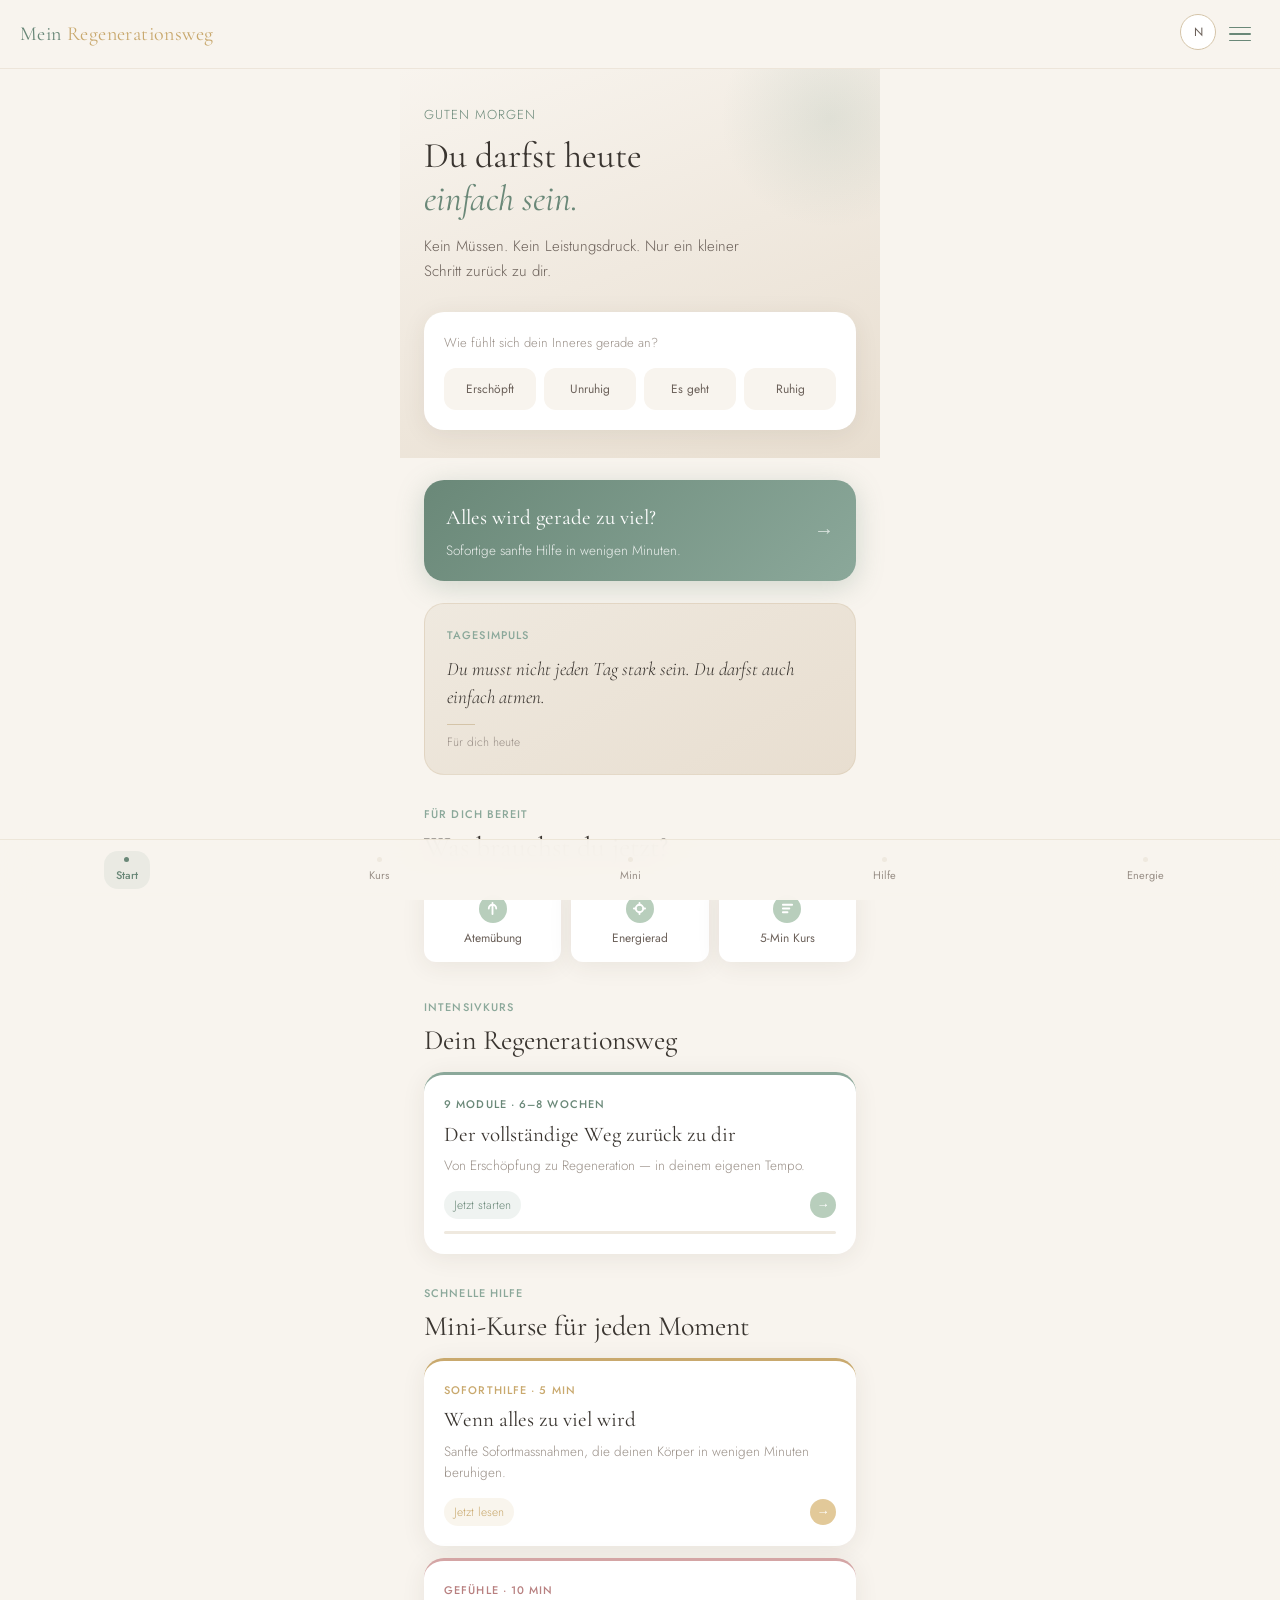
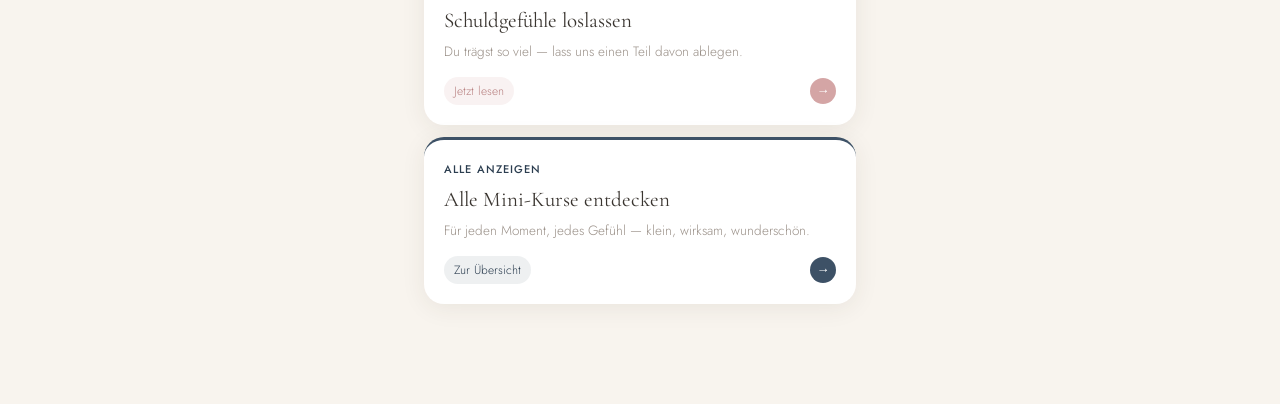
==== regenerationsweg.html @ c8686224 "Add files via upload" ====
<!DOCTYPE html>
<html lang="de">
<head>
<meta charset="UTF-8">
<meta name="viewport" content="width=device-width, initial-scale=1.0, maximum-scale=1.0">
<title>Mein Regenerationsweg</title>
<style>
@import url('https://fonts.googleapis.com/css2?family=Cormorant+Garamond:ital,wght@0,300;0,400;1,300;1,400&family=Jost:wght@300;400;500&display=swap');
:root{--creme:#F8F4EE;--creme-dark:#EFE9DF;--sand:#D4C4A8;--sand-light:#E8DED0;--sage:#8BA89A;--sage-light:#B8CEBC;--sage-dark:#6A8878;--gold:#C9A96E;--gold-light:#E2C999;--rose:#D4A5A5;--rose-dark:#B88080;--nacht:#2C3E50;--nacht-light:#3D5166;--text-dark:#3A3530;--text-mid:#6B6059;--text-light:#9A9088;--white:#FFFFFF;--radius:20px;--radius-sm:12px;--shadow:0 4px 24px rgba(60,50,40,0.08);--shadow-h:0 8px 32px rgba(60,50,40,0.14);--tr:all 0.35s cubic-bezier(0.25,0.46,0.45,0.94)}
*{box-sizing:border-box;margin:0;padding:0;-webkit-tap-highlight-color:transparent}
html{scroll-behavior:smooth}
body{font-family:'Jost',sans-serif;background:var(--creme);color:var(--text-dark);min-height:100vh;overflow-x:hidden;font-weight:300;line-height:1.7}
body.night{--creme:#1E1A17;--creme-dark:#2A2420;--sand-light:#352C24;--white:#2A2520;--text-dark:#E8DED0;--text-mid:#B0A498;--text-light:#7A6E68}
.nav-bar{position:fixed;top:0;left:0;right:0;z-index:100;background:rgba(248,244,238,0.94);backdrop-filter:blur(12px);border-bottom:1px solid rgba(212,196,168,0.3);padding:14px 20px;display:flex;align-items:center;justify-content:space-between}
.nav-logo{font-family:'Cormorant Garamond',serif;font-size:20px;font-weight:400;color:var(--sage-dark);letter-spacing:0.02em}
.nav-logo span{color:var(--gold)}
.nav-menu-btn{width:40px;height:40px;border:none;background:none;cursor:pointer;display:flex;flex-direction:column;align-items:center;justify-content:center;gap:5px;border-radius:10px}
.nav-menu-btn span{display:block;width:22px;height:1.5px;background:var(--sage-dark);transition:var(--tr);border-radius:2px}
.nav-menu-btn.open span:nth-child(1){transform:translateY(6.5px) rotate(45deg)}
.nav-menu-btn.open span:nth-child(2){opacity:0}
.nav-menu-btn.open span:nth-child(3){transform:translateY(-6.5px) rotate(-45deg)}
.night-btn{position:fixed;top:14px;right:64px;z-index:110;width:36px;height:36px;border-radius:50%;border:1.5px solid var(--sand);background:var(--white);display:flex;align-items:center;justify-content:center;cursor:pointer;font-size:12px;color:var(--text-mid);font-family:'Jost',sans-serif}
.overlay{position:fixed;inset:0;background:rgba(42,35,30,0.35);z-index:150;opacity:0;pointer-events:none;transition:opacity 0.4s ease}
.overlay.open{opacity:1;pointer-events:all}
.sidebar{position:fixed;top:0;right:-100%;bottom:0;width:min(320px,85vw);background:var(--white);z-index:200;transition:right 0.4s cubic-bezier(0.25,0.46,0.45,0.94);box-shadow:-8px 0 40px rgba(60,50,40,0.12);overflow-y:auto;padding:80px 30px 40px}
.sidebar.open{right:0}
.sb-title{font-family:'Cormorant Garamond',serif;font-size:26px;color:var(--sage-dark);margin-bottom:6px;font-weight:400}
.sb-sub{font-size:13px;color:var(--text-light);margin-bottom:28px}
.sb-label{font-size:11px;letter-spacing:0.12em;text-transform:uppercase;color:var(--sand);margin:20px 0 8px;font-weight:500}
.sb-link{display:flex;align-items:center;gap:10px;padding:12px 0;color:var(--text-mid);font-size:15px;border-bottom:1px solid var(--creme-dark);cursor:pointer;transition:var(--tr)}
.sb-link:hover{color:var(--sage-dark)}
.sb-dot{width:5px;height:5px;border-radius:50%;background:var(--sage-light);flex-shrink:0}
.app{max-width:480px;margin:0 auto;padding-top:68px;padding-bottom:100px}
.view{display:none}.view.active{display:block}
@keyframes fi{from{opacity:0;transform:translateY(8px)}to{opacity:1;transform:translateY(0)}}
.ai{animation:fi 0.5s ease forwards}
.sg>*{opacity:0;animation:fi 0.5s ease forwards}
.sg>*:nth-child(1){animation-delay:0.05s}.sg>*:nth-child(2){animation-delay:0.12s}.sg>*:nth-child(3){animation-delay:0.19s}.sg>*:nth-child(4){animation-delay:0.26s}.sg>*:nth-child(5){animation-delay:0.33s}
.hero{padding:36px 24px 28px;background:linear-gradient(160deg,var(--creme) 0%,var(--sand-light) 100%);position:relative;overflow:hidden}
.hero::before{content:'';position:absolute;top:-60px;right:-60px;width:220px;height:220px;background:radial-gradient(circle,rgba(139,168,154,0.18) 0%,transparent 70%);border-radius:50%}
.hero-greet{font-size:13px;letter-spacing:0.08em;color:var(--sage-dark);margin-bottom:8px;text-transform:uppercase}
.hero-h{font-family:'Cormorant Garamond',serif;font-size:36px;line-height:1.2;color:var(--text-dark);font-weight:400;margin-bottom:14px}
.hero-h em{font-style:italic;color:var(--sage-dark)}
.hero-sub{font-size:15px;color:var(--text-mid);line-height:1.65;max-width:320px}
.checkin{margin-top:28px;background:var(--white);border-radius:var(--radius);padding:20px;box-shadow:var(--shadow)}
.checkin-label{font-size:13px;color:var(--text-light);margin-bottom:14px}
.mood-row{display:flex;gap:8px}
.mood-btn{flex:1;text-align:center;background:var(--creme);border-radius:var(--radius-sm);padding:11px 4px;cursor:pointer;transition:var(--tr);border:1.5px solid transparent;font-size:12px;color:var(--text-mid);font-family:'Jost',sans-serif}
.mood-btn:hover,.mood-btn.sel{border-color:var(--sage-light);background:var(--white);color:var(--sage-dark);transform:translateY(-2px)}
.mood-resp{margin-top:12px;padding:13px 15px;background:rgba(139,168,154,0.09);border-radius:var(--radius-sm);font-size:14px;color:var(--text-mid);line-height:1.65;display:none;border-left:2px solid var(--sage-light)}
.mood-resp.show{display:block;animation:fi 0.4s ease}
.sh{padding:30px 24px 14px}
.sh-tag{font-size:11px;letter-spacing:0.1em;text-transform:uppercase;color:var(--sage);font-weight:500;margin-bottom:6px}
.sh-title{font-family:'Cormorant Garamond',serif;font-size:28px;font-weight:400;color:var(--text-dark);line-height:1.25}
.sos-banner{margin:22px 24px 0;background:linear-gradient(135deg,var(--sage-dark),var(--sage));border-radius:var(--radius);padding:20px 22px;color:var(--white);cursor:pointer;transition:var(--tr);box-shadow:0 6px 28px rgba(106,136,120,0.28)}
.sos-banner:hover{transform:translateY(-2px)}
.sos-banner-row{display:flex;align-items:center;justify-content:space-between}
.sos-banner h3{font-family:'Cormorant Garamond',serif;font-size:21px;font-weight:400;margin-bottom:5px}
.sos-banner p{font-size:13.5px;opacity:0.85;line-height:1.5}
.impuls{margin:22px 24px 0;background:linear-gradient(150deg,var(--creme-dark),var(--sand-light));border-radius:var(--radius);padding:22px;border:1px solid rgba(212,196,168,0.4)}
.impuls-tag{font-size:11px;letter-spacing:0.1em;text-transform:uppercase;color:var(--sage);margin-bottom:10px;font-weight:500}
.impuls-quote{font-family:'Cormorant Garamond',serif;font-size:19px;line-height:1.5;color:var(--text-dark);font-style:italic;font-weight:300}
.impuls-line{width:28px;height:1px;background:var(--sand);margin:12px 0 7px}
.impuls-author{font-size:12px;color:var(--text-light)}
.cards{padding:0 24px;display:flex;flex-direction:column;gap:12px}
.card{background:var(--white);border-radius:var(--radius);box-shadow:var(--shadow);overflow:hidden;cursor:pointer;transition:var(--tr);display:block}
.card:hover{transform:translateY(-3px);box-shadow:var(--shadow-h)}
.card-in{padding:20px}
.card-tag{font-size:11px;letter-spacing:0.1em;text-transform:uppercase;font-weight:500;margin-bottom:7px}
.card-title{font-family:'Cormorant Garamond',serif;font-size:21px;font-weight:400;line-height:1.3;margin-bottom:7px;color:var(--text-dark)}
.card-desc{font-size:13.5px;color:var(--text-light);line-height:1.6}
.card-foot{display:flex;align-items:center;justify-content:space-between;margin-top:14px}
.card-badge{font-size:12px;padding:4px 10px;border-radius:20px}
.card-arrow{width:26px;height:26px;border-radius:50%;display:flex;align-items:center;justify-content:center;font-size:13px}
.card-prog{height:3px;background:var(--creme-dark);border-radius:2px;margin-top:12px;overflow:hidden}
.card-prog-fill{height:100%;background:var(--sage);border-radius:2px;transition:width 0.6s ease}
.c-sage{border-top:3px solid var(--sage)}.c-sage .card-tag{color:var(--sage-dark)}.c-sage .card-badge{background:rgba(139,168,154,0.14);color:var(--sage-dark)}.c-sage .card-arrow{background:var(--sage-light);color:var(--white)}
.c-gold{border-top:3px solid var(--gold)}.c-gold .card-tag{color:var(--gold)}.c-gold .card-badge{background:rgba(201,169,110,0.12);color:var(--gold)}.c-gold .card-arrow{background:var(--gold-light);color:var(--white)}
.c-rose{border-top:3px solid var(--rose)}.c-rose .card-tag{color:var(--rose-dark)}.c-rose .card-badge{background:rgba(212,165,165,0.14);color:var(--rose-dark)}.c-rose .card-arrow{background:var(--rose);color:var(--white)}
.c-nacht{border-top:3px solid var(--nacht-light)}.c-nacht .card-tag{color:var(--nacht)}.c-nacht .card-badge{background:rgba(44,62,80,0.08);color:var(--nacht)}.c-nacht .card-arrow{background:var(--nacht-light);color:var(--white)}
.qrow{padding:0 24px;display:grid;grid-template-columns:repeat(3,1fr);gap:10px;margin-bottom:6px}
.qbtn{background:var(--white);border-radius:var(--radius-sm);padding:16px 10px;text-align:center;cursor:pointer;transition:var(--tr);box-shadow:var(--shadow);border:none;font-family:'Jost',sans-serif}
.qbtn:hover{transform:translateY(-2px);box-shadow:var(--shadow-h)}
.qbtn-circle{width:28px;height:28px;border-radius:50%;background:var(--sage-light);margin:0 auto 8px;display:flex;align-items:center;justify-content:center}
.qbtn-circle svg{width:13px;height:13px;fill:none;stroke:var(--white);stroke-width:2;stroke-linecap:round}
.qbtn-label{font-size:12px;color:var(--text-mid);line-height:1.3}
.vh{padding:20px 24px 0;display:flex;align-items:center;gap:14px}
.back-btn{width:40px;height:40px;border-radius:50%;border:1.5px solid var(--sand);background:var(--white);display:flex;align-items:center;justify-content:center;font-size:16px;cursor:pointer;flex-shrink:0;transition:var(--tr);font-family:'Jost',sans-serif;color:var(--text-mid)}
.back-btn:hover{background:var(--creme-dark)}
.vh-title{font-family:'Cormorant Garamond',serif;font-size:20px;font-weight:400;color:var(--text-dark)}
.kurs-hero{padding:22px 24px 18px}
.kurs-tag{font-size:11px;letter-spacing:0.1em;text-transform:uppercase;color:var(--sage-dark);font-weight:500;margin-bottom:7px}
.kurs-title{font-family:'Cormorant Garamond',serif;font-size:30px;font-weight:400;line-height:1.2;margin-bottom:12px;color:var(--text-dark)}
.kurs-intro{font-size:15px;color:var(--text-mid);line-height:1.75;background:rgba(139,168,154,0.08);border-radius:var(--radius-sm);padding:15px;border-left:3px solid var(--sage-light)}
.kurs-prog-bar{margin:4px 24px 18px;background:var(--creme-dark);height:4px;border-radius:3px;overflow:hidden}
.kurs-prog-fill{height:100%;background:linear-gradient(90deg,var(--sage),var(--sage-light));border-radius:3px;transition:width 0.8s ease}
.mod-list{padding:0 24px;display:flex;flex-direction:column;gap:10px}
.mod-item{background:var(--white);border-radius:var(--radius-sm);padding:16px 18px;display:flex;align-items:center;gap:14px;cursor:pointer;transition:var(--tr);box-shadow:0 2px 12px rgba(60,50,40,0.05);border:1.5px solid transparent}
.mod-item:hover{border-color:var(--sage-light);transform:translateX(3px)}
.mod-item.locked{opacity:0.5;cursor:default;pointer-events:none}
.mod-num{width:34px;height:34px;border-radius:50%;display:flex;align-items:center;justify-content:center;font-size:13px;font-weight:500;flex-shrink:0}
.n-done{background:var(--sage-light);color:var(--white)}.n-active{background:var(--sage-dark);color:var(--white)}.n-lock{background:var(--creme-dark);color:var(--text-light)}
.mod-info{flex:1}.mod-title{font-size:15px;color:var(--text-dark);line-height:1.35;margin-bottom:2px}.mod-sub{font-size:12px;color:var(--text-light)}.mod-ico{font-size:13px;color:var(--text-light)}
.mod-content{padding:0 24px}
.ms{background:var(--white);border-radius:var(--radius);padding:22px;margin-bottom:14px;box-shadow:0 2px 14px rgba(60,50,40,0.05)}
.ms-title{font-family:'Cormorant Garamond',serif;font-size:21px;font-weight:400;color:var(--sage-dark);margin-bottom:13px}
.ms-text{font-size:15px;color:var(--text-mid);line-height:1.8}
.ms-text p{margin-bottom:12px}.ms-text p:last-child{margin-bottom:0}
.refbox{background:rgba(139,168,154,0.07);border-radius:var(--radius-sm);padding:17px;border:1px solid rgba(139,168,154,0.17)}
.reflabel{font-size:11px;letter-spacing:0.08em;text-transform:uppercase;color:var(--sage-dark);font-weight:500;margin-bottom:10px}
.reflist{list-style:none}
.reflist li{font-size:14.5px;color:var(--text-mid);padding:9px 0 9px 18px;border-bottom:1px solid rgba(139,168,154,0.11);line-height:1.65;position:relative}
.reflist li::before{content:'';position:absolute;left:0;top:17px;width:5px;height:5px;border-radius:50%;background:var(--sage-light)}
.reflist li:last-child{border-bottom:none}
.journal-ta{width:100%;min-height:100px;border:1.5px solid var(--sand-light);border-radius:var(--radius-sm);padding:13px;font-family:'Jost',sans-serif;font-size:14px;color:var(--text-dark);background:var(--white);resize:vertical;line-height:1.65;transition:var(--tr);outline:none}
.journal-ta:focus{border-color:var(--sage);box-shadow:0 0 0 3px rgba(139,168,154,0.11)}
.journal-ta::placeholder{color:var(--text-light)}
.save-btn{margin-top:9px;padding:9px 18px;background:var(--sage-dark);color:var(--white);border:none;border-radius:22px;font-family:'Jost',sans-serif;font-size:13px;cursor:pointer;transition:var(--tr)}
.save-btn:hover{background:var(--sage)}
.ubox{background:rgba(201,169,110,0.08);border-radius:var(--radius-sm);padding:17px;border:1px solid rgba(201,169,110,0.17)}
.ulabel{font-size:11px;letter-spacing:0.08em;text-transform:uppercase;color:var(--gold);font-weight:500;margin-bottom:10px}
.usteps{list-style:none;counter-reset:s}
.usteps li{counter-increment:s;font-size:14.5px;color:var(--text-mid);padding:9px 0 9px 36px;border-bottom:1px solid rgba(201,169,110,0.1);position:relative;line-height:1.65}
.usteps li::before{content:counter(s);position:absolute;left:0;top:11px;width:22px;height:22px;border-radius:50%;background:var(--gold-light);color:var(--white);font-size:12px;display:flex;align-items:center;justify-content:center;font-weight:500}
.usteps li:last-child{border-bottom:none}
.done-btn{width:calc(100% - 48px);margin:4px 24px 24px;padding:15px;background:linear-gradient(135deg,var(--sage-dark),var(--sage));color:var(--white);border:none;border-radius:28px;font-family:'Jost',sans-serif;font-size:15px;cursor:pointer;transition:var(--tr);display:block}
.done-btn:hover{transform:translateY(-2px);box-shadow:0 6px 24px rgba(106,136,120,0.28)}
.mini-grid{padding:0 24px;display:grid;grid-template-columns:1fr 1fr;gap:12px}
.mini-card{background:var(--white);border-radius:var(--radius-sm);padding:18px 14px;cursor:pointer;transition:var(--tr);box-shadow:0 2px 12px rgba(60,50,40,0.06);border-top:3px solid var(--sage-light)}
.mini-card:hover{transform:translateY(-2px);box-shadow:var(--shadow-h)}
.mini-card:nth-child(2n){border-top-color:var(--gold-light)}.mini-card:nth-child(3n){border-top-color:var(--rose)}
.mini-num{width:26px;height:26px;border-radius:50%;background:var(--creme-dark);display:flex;align-items:center;justify-content:center;font-size:12px;color:var(--sage-dark);margin-bottom:9px;font-weight:500}
.mini-title{font-size:13.5px;color:var(--text-dark);line-height:1.4}.mini-time{font-size:11px;color:var(--text-light);margin-top:5px}
.slide-wrap{padding:0 24px}
.slide-card{background:var(--white);border-radius:var(--radius);padding:26px 22px;box-shadow:var(--shadow);min-height:260px;display:none;animation:fi 0.35s ease}
.slide-card.active{display:block}
.slide-num{font-size:11px;letter-spacing:0.1em;text-transform:uppercase;color:var(--text-light);margin-bottom:14px}
.slide-head{font-family:'Cormorant Garamond',serif;font-size:25px;font-weight:400;color:var(--text-dark);line-height:1.3;margin-bottom:14px}
.slide-body{font-size:15px;color:var(--text-mid);line-height:1.8}
.slide-nav{display:flex;gap:10px;margin-top:22px}
.slide-btn{flex:1;padding:13px;border-radius:22px;border:none;font-family:'Jost',sans-serif;font-size:14px;cursor:pointer;transition:var(--tr)}
.sbtn-prev{background:var(--creme-dark);color:var(--text-mid)}.sbtn-prev:hover{background:var(--sand)}
.sbtn-next{background:var(--sage-dark);color:var(--white)}.sbtn-next:hover{opacity:0.9}
.sdots{display:flex;justify-content:center;gap:6px;margin-top:14px}
.sdot{width:7px;height:7px;border-radius:50%;background:var(--sand);transition:var(--tr)}
.sdot.active{background:var(--sage-dark);width:20px;border-radius:4px}
.sos-cards{padding:0 24px;display:flex;flex-direction:column;gap:12px}
.sos-card{background:var(--white);border-radius:var(--radius);box-shadow:var(--shadow);overflow:hidden}
.sos-head{padding:17px 18px;display:flex;align-items:center;gap:13px;cursor:pointer}
.sos-stripe{width:4px;height:42px;border-radius:3px;flex-shrink:0}
.ss-sage{background:var(--sage-light)}.ss-rose{background:var(--rose)}.ss-nacht{background:var(--nacht-light)}.ss-gold{background:var(--gold-light)}
.sos-info h4{font-size:16px;color:var(--text-dark);margin-bottom:2px;font-weight:400}.sos-info p{font-size:13px;color:var(--text-light);line-height:1.4}
.sos-tog{margin-left:auto;width:26px;height:26px;border-radius:50%;background:var(--creme-dark);display:flex;align-items:center;justify-content:center;font-size:16px;color:var(--text-light);flex-shrink:0}
.sos-body{padding:0 18px 18px;display:none;animation:fi 0.35s ease}.sos-body.open{display:block}
.sos-step{display:flex;align-items:flex-start;gap:11px;padding:9px 0;border-bottom:1px solid var(--creme-dark);font-size:14px;color:var(--text-mid);line-height:1.65}
.sos-step:last-child{border-bottom:none}
.sos-snum{min-width:22px;height:22px;border-radius:50%;background:var(--sage-light);color:var(--white);font-size:12px;display:flex;align-items:center;justify-content:center;font-weight:500;flex-shrink:0;margin-top:1px}
.rad-wrap{padding:0 24px}.rad-card{background:var(--white);border-radius:var(--radius);padding:22px;box-shadow:var(--shadow);margin-bottom:14px}
.rad-title{font-family:'Cormorant Garamond',serif;font-size:22px;font-weight:400;color:var(--text-dark);margin-bottom:5px}
.rad-sub{font-size:13px;color:var(--text-light);margin-bottom:20px;line-height:1.6}
.slg{margin-bottom:17px}.slg-label{display:flex;justify-content:space-between;align-items:center;margin-bottom:7px;font-size:14px;color:var(--text-mid)}
.slg-val{font-family:'Cormorant Garamond',serif;font-size:22px;color:var(--sage-dark);font-weight:300}
input[type=range]{-webkit-appearance:none;width:100%;height:4px;border-radius:3px;background:var(--creme-dark);outline:none;cursor:pointer}
input[type=range]::-webkit-slider-thumb{-webkit-appearance:none;width:22px;height:22px;border-radius:50%;background:var(--sage-dark);border:3px solid var(--white);box-shadow:0 2px 8px rgba(106,136,120,0.3);cursor:pointer}
.rad-save{width:100%;padding:13px;background:linear-gradient(135deg,var(--sage-dark),var(--sage));color:var(--white);border:none;border-radius:28px;font-family:'Jost',sans-serif;font-size:15px;cursor:pointer;transition:var(--tr);margin-top:6px}
.rad-save:hover{opacity:0.9;transform:translateY(-1px)}
.rad-hist{margin-top:18px;padding-top:16px;border-top:1px solid var(--creme-dark);display:none}
.rad-hlabel{font-size:11px;letter-spacing:0.07em;text-transform:uppercase;color:var(--text-light);margin-bottom:10px}
.rad-bars{display:flex;gap:6px;align-items:flex-end;height:44px}
.rad-bar{flex:1;border-radius:3px 3px 0 0;background:linear-gradient(180deg,var(--sage-light),var(--sage-dark));opacity:0.55;min-height:4px}
.breath-wrap{display:flex;flex-direction:column;align-items:center;padding:22px 0}
.breath-ring{width:120px;height:120px;border-radius:50%;border:2px solid var(--sage-light);background:radial-gradient(circle,rgba(139,168,154,0.13) 0%,transparent 70%);display:flex;align-items:center;justify-content:center;transition:transform 4s ease-in-out}
.breath-ring.inhale{transform:scale(1.35)}.breath-ring.exhale{transform:scale(1)}
.breath-inner{width:56px;height:56px;border-radius:50%;background:rgba(139,168,154,0.1);border:1px solid rgba(139,168,154,0.28)}
.breath-txt{font-family:'Cormorant Garamond',serif;font-size:18px;color:var(--sage-dark);text-align:center;margin-top:18px;font-style:italic;font-weight:300;min-height:26px}
.breath-count{font-size:13px;color:var(--text-light);margin-top:7px;min-height:18px}
.breath-btn{margin-top:18px;padding:11px 28px;background:transparent;border:1.5px solid var(--sage);color:var(--sage-dark);border-radius:28px;font-family:'Jost',sans-serif;font-size:14px;cursor:pointer;transition:var(--tr)}
.breath-btn:hover{background:var(--sage);color:var(--white)}
.bnav{position:fixed;bottom:0;left:0;right:0;background:rgba(248,244,238,0.95);backdrop-filter:blur(16px);border-top:1px solid rgba(212,196,168,0.3);display:flex;justify-content:space-around;padding:11px 0 max(11px,env(safe-area-inset-bottom));z-index:90}
.ni{display:flex;flex-direction:column;align-items:center;gap:4px;cursor:pointer;transition:var(--tr);padding:6px 12px;border-radius:14px;border:none;background:none;font-family:'Jost',sans-serif}
.ni:hover{background:var(--creme-dark)}.ni.active{background:rgba(139,168,154,0.13)}
.ni-dot{width:5px;height:5px;border-radius:50%;background:var(--creme-dark);margin-bottom:1px;transition:var(--tr)}
.ni.active .ni-dot{background:var(--sage-dark)}
.ni-label{font-size:11px;color:var(--text-light)}.ni.active .ni-label{color:var(--sage-dark);font-weight:500}
.toast{position:fixed;bottom:88px;left:50%;transform:translateX(-50%) translateY(16px);background:var(--text-dark);color:var(--white);padding:11px 20px;border-radius:22px;font-size:14px;opacity:0;transition:all 0.4s ease;z-index:300;white-space:nowrap;pointer-events:none}
.toast.show{opacity:1;transform:translateX(-50%) translateY(0)}
</style>
</head>
<body>
<nav class="nav-bar">
  <div class="nav-logo">Mein <span>Regenerationsweg</span></div>
  <button class="nav-menu-btn" id="menuBtn"><span></span><span></span><span></span></button>
</nav>
<button class="night-btn" id="nightBtn">N</button>
<div class="overlay" id="overlay"></div>
<div class="sidebar" id="sidebar">
  <div class="sb-title">Navigation</div>
  <div class="sb-sub">Sanft zurück zu sich finden</div>
  <div class="sb-label">Bereiche</div>
  <div class="sb-link" onclick="go('home')"><span class="sb-dot"></span> Startseite</div>
  <div class="sb-link" onclick="go('kurs')"><span class="sb-dot"></span> Intensivkurs</div>
  <div class="sb-link" onclick="go('minikurse')"><span class="sb-dot"></span> Mini-Kurse</div>
  <div class="sb-link" onclick="go('soforthilfe')"><span class="sb-dot"></span> Soforthilfe</div>
  <div class="sb-link" onclick="go('rad')"><span class="sb-dot"></span> Energierad</div>
  <div class="sb-link" onclick="go('atem')"><span class="sb-dot"></span> Atemübung</div>
  <div class="sb-label">Einstellungen</div>
  <div class="sb-link" id="resetBtn"><span class="sb-dot"></span> Fortschritt zurücksetzen</div>
</div>
<main class="app">
  <div class="view active" id="view-home">
    <div class="hero ai">
      <div class="hero-greet" id="greet">Guten Morgen</div>
      <h1 class="hero-h">Du darfst heute<br><em>einfach sein.</em></h1>
      <p class="hero-sub">Kein Müssen. Kein Leistungsdruck. Nur ein kleiner Schritt zurück zu dir.</p>
      <div class="checkin">
        <div class="checkin-label">Wie fühlt sich dein Inneres gerade an?</div>
        <div class="mood-row">
          <button class="mood-btn" onclick="mood(this,'erschöpft')">Erschöpft</button>
          <button class="mood-btn" onclick="mood(this,'unruhig')">Unruhig</button>
          <button class="mood-btn" onclick="mood(this,'okay')">Es geht</button>
          <button class="mood-btn" onclick="mood(this,'gut')">Ruhig</button>
        </div>
        <div class="mood-resp" id="moodResp"></div>
      </div>
    </div>
    <div class="sos-banner" onclick="go('soforthilfe')">
      <div class="sos-banner-row">
        <div><h3>Alles wird gerade zu viel?</h3><p>Sofortige sanfte Hilfe in wenigen Minuten.</p></div>
        <div style="font-size:20px;opacity:0.7">&#8594;</div>
      </div>
    </div>
    <div class="impuls ai">
      <div class="impuls-tag">Tagesimpuls</div>
      <div class="impuls-quote" id="impuls"></div>
      <div class="impuls-line"></div>
      <div class="impuls-author">Für dich heute</div>
    </div>
    <div class="sh"><div class="sh-tag">Für dich bereit</div><div class="sh-title">Was brauchst du jetzt?</div></div>
    <div class="qrow sg">
      <button class="qbtn" onclick="go('atem')">
        <div class="qbtn-circle"><svg viewBox="0 0 14 14"><path d="M7 1v12M3 7c0-2 1.5-4 4-4s4 2 4 4"/></svg></div>
        <div class="qbtn-label">Atemübung</div>
      </button>
      <button class="qbtn" onclick="go('rad')">
        <div class="qbtn-circle"><svg viewBox="0 0 14 14"><circle cx="7" cy="7" r="4"/><path d="M7 1v2M7 11v2M1 7h2M11 7h2"/></svg></div>
        <div class="qbtn-label">Energierad</div>
      </button>
      <button class="qbtn" onclick="go('minikurs-detail',0)">
        <div class="qbtn-circle"><svg viewBox="0 0 14 14"><path d="M2 3h10M2 7h7M2 11h5"/></svg></div>
        <div class="qbtn-label">5-Min Kurs</div>
      </button>
    </div>
    <div class="sh"><div class="sh-tag">Intensivkurs</div><div class="sh-title">Dein Regenerationsweg</div></div>
    <div class="cards sg">
      <div class="card c-sage" onclick="go('kurs')">
        <div class="card-in">
          <div class="card-tag">9 Module &middot; 6&#8211;8 Wochen</div>
          <div class="card-title">Der vollständige Weg zurück zu dir</div>
          <div class="card-desc">Von Erschöpfung zu Regeneration &#8212; in deinem eigenen Tempo.</div>
          <div class="card-foot"><span class="card-badge">Jetzt starten</span><div class="card-arrow">&#8594;</div></div>
          <div class="card-prog"><div class="card-prog-fill" id="homeBar" style="width:0%"></div></div>
        </div>
      </div>
    </div>
    <div class="sh"><div class="sh-tag">Schnelle Hilfe</div><div class="sh-title">Mini-Kurse für jeden Moment</div></div>
    <div class="cards sg">
      <div class="card c-gold" onclick="go('minikurs-detail',0)">
        <div class="card-in">
          <div class="card-tag">Soforthilfe &middot; 5 Min</div>
          <div class="card-title">Wenn alles zu viel wird</div>
          <div class="card-desc">Sanfte Sofortmassnahmen, die deinen Körper in wenigen Minuten beruhigen.</div>
          <div class="card-foot"><span class="card-badge">Jetzt lesen</span><div class="card-arrow">&#8594;</div></div>
        </div>
      </div>
      <div class="card c-rose" onclick="go('minikurs-detail',1)">
        <div class="card-in">
          <div class="card-tag">Gefühle &middot; 10 Min</div>
          <div class="card-title">Schuldgefühle loslassen</div>
          <div class="card-desc">Du trägst so viel &#8212; lass uns einen Teil davon ablegen.</div>
          <div class="card-foot"><span class="card-badge">Jetzt lesen</span><div class="card-arrow">&#8594;</div></div>
        </div>
      </div>
      <div class="card c-nacht" onclick="go('minikurse')">
        <div class="card-in">
          <div class="card-tag">Alle anzeigen</div>
          <div class="card-title">Alle Mini-Kurse entdecken</div>
          <div class="card-desc">Für jeden Moment, jedes Gefühl &#8212; klein, wirksam, wunderschön.</div>
          <div class="card-foot"><span class="card-badge">Zur Übersicht</span><div class="card-arrow">&#8594;</div></div>
        </div>
      </div>
    </div>
  </div>
  <div class="view" id="view-kurs">
    <div class="vh"><button class="back-btn" onclick="go('home')">&#8592;</button><div class="vh-title">Intensivkurs</div></div>
    <div class="kurs-hero">
      <div class="kurs-tag">9 Module &middot; In deinem Tempo</div>
      <h2 class="kurs-title">Zurück zu dir &#8212; Schritt für Schritt</h2>
      <div class="kurs-intro">Kein Programm mit Druck. Ein persönlicher Raum zum Innehalten, Verstehen und sanft Verändern. Du machst, was du kannst. Jeder Schritt zaehlt.</div>
    </div>
    <div class="kurs-prog-bar"><div class="kurs-prog-fill" id="kursBar" style="width:0%"></div></div>
    <div class="mod-list sg" id="modList"></div>
  </div>
  <div class="view" id="view-modul">
    <div class="vh"><button class="back-btn" onclick="go('kurs')">&#8592;</button><div class="vh-title" id="modVTitle">Modul</div></div>
    <div class="kurs-hero">
      <div class="kurs-tag" id="modTag"></div>
      <h2 class="kurs-title" id="modTitle"></h2>
      <div class="kurs-intro" id="modIntro"></div>
    </div>
    <div class="mod-content" id="modContent"></div>
    <button class="done-btn" id="doneBtn" onclick="completeModule()">Modul abschließen</button>
  </div>
  <div class="view" id="view-minikurse">
    <div class="vh"><button class="back-btn" onclick="go('home')">&#8592;</button><div class="vh-title">Mini-Kurse</div></div>
    <div class="sh"><div class="sh-tag">5 bis 15 Minuten</div><div class="sh-title">Für jeden Moment</div></div>
    <div class="mini-grid sg" id="miniGrid"></div>
  </div>
  <div class="view" id="view-minikurs-detail">
    <div class="vh"><button class="back-btn" onclick="go('minikurse')">&#8592;</button><div class="vh-title" id="mkTitle"></div></div>
    <div style="height:16px"></div>
    <div class="slide-wrap" id="slideWrap"></div>
    <div class="sdots" id="sdots"></div>
    <div style="padding:0 24px;margin-top:14px">
      <div class="slide-nav">
        <button class="slide-btn sbtn-prev" id="prevBtn" onclick="chSlide(-1)">&#8592; Zurück</button>
        <button class="slide-btn sbtn-next" id="nextBtn" onclick="chSlide(1)">Weiter &#8594;</button>
      </div>
    </div>
  </div>
  <div class="view" id="view-soforthilfe">
    <div class="vh"><button class="back-btn" onclick="go('home')">&#8592;</button><div class="vh-title">Soforthilfe</div></div>
    <div class="sh"><div class="sh-tag">Sofortige Hilfe</div><div class="sh-title">Atme. Du bist nicht allein.</div></div>
    <div class="sos-cards sg" id="sosCards"></div>
  </div>
  <div class="view" id="view-rad">
    <div class="vh"><button class="back-btn" onclick="go('home')">&#8592;</button><div class="vh-title">Mein Energierad</div></div>
    <div class="sh"><div class="sh-tag">Tägliches Check-in</div><div class="sh-title">Wie geht es dir heute wirklich?</div></div>
    <div class="rad-wrap">
      <div class="rad-card">
        <div class="rad-title">Deine Energie heute</div>
        <div class="rad-sub">Bewege die Regler sanft &#8212; nur deine ehrliche Wahrnehmung zaehlt.</div>
        <div class="slg"><div class="slg-label"><span>Körperliche Energie</span><span class="slg-val" id="v1">5</span></div><input type="range" min="1" max="10" value="5" oninput="sv(this,'v1')"></div>
        <div class="slg"><div class="slg-label"><span>Emotionale Ruhe</span><span class="slg-val" id="v2">5</span></div><input type="range" min="1" max="10" value="5" oninput="sv(this,'v2')"></div>
        <div class="slg"><div class="slg-label"><span>Innere Klarheit</span><span class="slg-val" id="v3">5</span></div><input type="range" min="1" max="10" value="5" oninput="sv(this,'v3')"></div>
        <div class="slg"><div class="slg-label"><span>Freude und Leichtigkeit</span><span class="slg-val" id="v4">5</span></div><input type="range" min="1" max="10" value="5" oninput="sv(this,'v4')"></div>
        <div class="slg"><div class="slg-label"><span>Verbundenheit mit mir</span><span class="slg-val" id="v5">5</span></div><input type="range" min="1" max="10" value="5" oninput="sv(this,'v5')"></div>
        <button class="rad-save" onclick="saveRad()">Heute speichern</button>
        <div class="rad-hist" id="radHist"><div class="rad-hlabel">Letzte 7 Tage</div><div class="rad-bars" id="radBars"></div></div>
      </div>
    </div>
  </div>
  <div class="view" id="view-atem">
    <div class="vh"><button class="back-btn" onclick="go('home')">&#8592;</button><div class="vh-title">Atemübung</div></div>
    <div class="sh"><div class="sh-tag">Parasympathikus aktivieren</div><div class="sh-title">Komm zur Ruhe &#8212; jetzt</div></div>
    <div style="padding:0 24px">
      <div class="ms"><div class="ms-text"><p>Diese Atemübung aktiviert deinen Parasympathikus &#8212; den Teil deines Nervensystems, der für Ruhe und Regeneration zuständig ist.</p></div></div>
      <div class="ms">
        <div class="breath-wrap">
          <div class="breath-ring" id="breathRing"><div class="breath-inner"></div></div>
          <div class="breath-txt" id="breathTxt">Bereit, wenn du es bist</div>
          <div class="breath-count" id="breathCount"></div>
          <button class="breath-btn" id="breathBtn" onclick="toggleBreath()">Übung starten</button>
        </div>
      </div>
      <div class="ms">
        <div class="ms-title">So funktioniert es</div>
        <div class="ubox"><div class="ulabel">4-6-Atmung</div>
          <ol class="usteps">
            <li>Setze dich bequem hin. Schultern entspannt fallen lassen.</li>
            <li>Atme 4 Sekunden lang ruhig durch die Nase ein.</li>
            <li>Atme 6 Sekunden lang durch den Mund aus.</li>
            <li>Wiederhole dies 5 bis 8 Mal, ohne Druck.</li>
          </ol>
        </div>
      </div>
    </div>
  </div>
</main>
<nav class="bnav">
  <button class="ni active" id="nav-home" onclick="go('home')"><div class="ni-dot"></div><span class="ni-label">Start</span></button>
  <button class="ni" id="nav-kurs" onclick="go('kurs')"><div class="ni-dot"></div><span class="ni-label">Kurs</span></button>
  <button class="ni" id="nav-minikurse" onclick="go('minikurse')"><div class="ni-dot"></div><span class="ni-label">Mini</span></button>
  <button class="ni" id="nav-soforthilfe" onclick="go('soforthilfe')"><div class="ni-dot"></div><span class="ni-label">Hilfe</span></button>
  <button class="ni" id="nav-rad" onclick="go('rad')"><div class="ni-dot"></div><span class="ni-label">Energie</span></button>
</nav>
<div class="toast" id="toast"></div>
<script>
'use strict';

var IMP=[
  'Du musst nicht jeden Tag stark sein. Du darfst auch einfach atmen.',
  'Sanftheit ist keine Schwäche - sie ist die tiefste Form der Stärke.',
  'Kleine Schritte sind immer noch Schritte. Du bewegst dich.',
  'Dein Körper ist kein Projekt. Er ist dein Zuhause.',
  'Es ist erlaubt, langsam zu sein. Es ist erlaubt, Pause zu machen.',
  'Du trägst genug. Lass heute etwas davon los.',
  'Regeneration ist keine Faulheit - sie ist Weisheit.',
  'Heute darf alles ein bisschen weniger sein.',
  'Freundlichkeit mit dir selbst ist der Anfang von allem.',
  'Du bist mehr als das, was du leistest.'
];
var MOODS={
  erschöpft:'Das darf so sein. Erschöpfung ist ein Signal, kein Versagen. Dein Körper bittet um Fürsorge - und genau die findest du hier.',
  unruhig:'Innere Unruhe kennen so viele von uns. Lass uns gemeinsam ein bisschen Raum schaffen - ein Atemzug nach dem anderen.',
  okay:'Schön, dass du heute hier bist. Was könntest du dir heute Gutes tun? Auch etwas Kleines zaehlt.',
  gut:'Wie wunderbar. Diese Ruhe darf bleiben. Nutze diesen Moment, um tief zu landen - in dir.'
};
var MODS=[
{title:'Warum bin ich so erschöpft?',sub:'Nervensystem - Mental Load - Schuldgefühle',
 intro:'Viele Frauen spüren diese Erschöpfung tief in sich und fragen sich: Warum eigentlich? Die Antwort: Du tust sehr viel. Nur wird das selten gesehen - auch von dir selbst nicht.',
 secs:[
  {type:'text',title:'Was passiert in dir?',html:'<p>Chronische Erschöpfung entsteht nicht über Nacht. Sie ist das Ergebnis von vielen kleinen Belastungen, die sich über Jahre aufgestapelt haben: unsichtbare Arbeit, emotionale Verantwortung, das ständige Funktionieren-Müssen.</p><p>Dein Nervensystem lebt im Dauerstress-Modus. Das Ergebnis: Du fühlst dich leer, aber gleichzeitig innerlich angespannt. Das ist keine Schwäche. Das ist Biologie.</p>'},
  {type:'reflexion',title:'Reflexion',qs:['Wann hast du zuletzt wirklich Pause gemacht - ohne schlechtes Gewissen?','Was trägst du täglich mit dir, das niemand sieht?','Was würde sich verändern, wenn du dir erlaubst, zu regenerieren?']},
  {type:'journal',title:'Mein Journal',key:'j0'},
  {type:'uebung',title:'Kleine Soforthilfe',steps:['Lege eine Hand auf dein Herz. Fühle deinen eigenen Herzschlag.','Sage innerlich: Ich tue genug. Ich bin genug.','Atme dreimal tief durch - länger aus als ein.','Erlaube dir, für diesen Moment nichts zu leisten.']}
 ]},
{title:'Zur Ruhe kommen',sub:'Parasympathikus - Vagusnerv - Atemübungen',
 intro:'Ruhe ist kein Zustand, den wir verdienen müssen. Sie ist ein biologisches Grundbedürfnis. Und sie ist erlernbar.',
 secs:[
  {type:'text',title:'Dein Nervensystem verstehen',html:'<p>Der Vagusnerv verbindet dein Gehirn mit Herz, Lunge und Magen. Er ist der Dirigent deiner inneren Ruhe. Wenn du langsam und tief ausatmest, aktivierst du ihn direkt. Das ist keine Einbildung - das ist Neurobiologie.</p>'},
  {type:'uebung',title:'Sofort-Atemübung',steps:['Schließe die Augen, wenn du magst.','Atme 4 Sekunden ein - ruhig, durch die Nase.','Atme 6 Sekunden aus - durch den leicht geöffneten Mund.','Wiederhole dies 5 Mal. Dein Körper wird sich verändern.']},
  {type:'reflexion',title:'Reflexion',qs:['Wo in deinem Körper spürst du Anspannung gerade?','Was wäre, wenn du jetzt 5 Minuten nichts tätest?']},
  {type:'journal',title:'Mein Journal',key:'j1'}
 ]},
{title:'Endlich wieder schlafen',sub:'Grübeln - Cortisol - Abendrituale',
 intro:'Schlechter Schlaf erschöpft nicht nur - er verstärkt alles. Guter Schlaf ist die tiefste Regeneration, die du dir geben kannst.',
 secs:[
  {type:'text',title:'Was nachts in dir passiert',html:'<p>Nächtliches Grübeln ist kein Zeichen von Schwäche - es ist ein überlastetes Nervensystem. Cortisol sollte abends sinken, aber bei chronischem Stress bleibt es erhöht. Kleine Abendrituale können diesen Kreislauf sanft unterbrechen.</p>'},
  {type:'uebung',title:'Dein Abend-Ritual',steps:['1 Stunde vor dem Schlafen: Bildschirme weglegen oder dimmen.','Wärme - warmer Tee, warme Socken - signalisiert dem Körper Sicherheit.','3 Dinge aufschreiben, für die du dankbar bist.','Gedanken auf Papier auslagern, damit das Gehirn loslassen kann.']},
  {type:'reflexion',title:'Reflexion',qs:['Was beschäftigt dich nachts am meisten?','Wann hast du zuletzt wirklich erholt geschlafen?']},
  {type:'journal',title:'Mein Journal',key:'j2'}
 ]},
{title:'Energie zurückholen',sub:'Ernährung - Blutzucker - Energiequellen',
 intro:'Energie entsteht nicht durch mehr Kaffee oder mehr Disziplin. Sie entsteht durch Fürsorge für deinen Körper.',
 secs:[
  {type:'text',title:'Woher kommt deine Energie?',html:'<p>Chronische Erschöpfung hat oft körperliche Wurzeln: Blutzuckerschwankungen, stille Entzündungen, zu wenig Eiweiss, Magnesiummangel. Das bedeutet nicht Diät oder strenge Regeln - sondern sanft auf das achten, was dir wirklich Kraft gibt.</p>'},
  {type:'uebung',title:'Kleine Energiehelfer',steps:['Morgens als erstes ein Glas Wasser - bevor Kaffee.','Frühstück mit Eiweiss stabilisiert den Blutzucker.','Kaffee erst nach 90 Minuten - so bleibt die Wirkung länger.','Ein 10-Minuten-Spaziergang nach dem Essen hebt die Stimmung sofort.']},
  {type:'reflexion',title:'Reflexion',qs:['Was gibt dir Energie - und was nimmt sie?','Wie ernährst du dich gerade wirklich?']},
  {type:'journal',title:'Mein Journal',key:'j3'}
 ]},
{title:'Bewegung ohne Druck',sub:'Sanfte Mobilisation - BDNF - Nervensystem',
 intro:'Bewegung heilt. Aber nicht jede Bewegung - und nicht um jeden Preis. Sanfte Bewegung ist Medizin für das Nervensystem.',
 secs:[
  {type:'text',title:'Bewegung als Heilung',html:'<p>Wenn wir uns bewegen, produziert das Gehirn BDNF - ein Protein, das Nervenzellen repariert. Es ist der Dünger für dein Gehirn. Sanfte Bewegung wirkt tief ohne zu erschöpfen.</p>'},
  {type:'uebung',title:'Sanfte tägliche Bewegung',steps:['10 Minuten Spaziergang draußen ist mehr wert als Pflichtgymnastik.','Schultern kreisen, Nacken dehnen - überall möglich, sofort wirksam.','Sanftes Schütteln der Arme löst Spannung aus dem Nervensystem.','Tanzen zu einem Lieblingslied - sofort stimmungsaufhellend.']},
  {type:'reflexion',title:'Reflexion',qs:['Welche Bewegung macht dir wirklich Freude?','Was hindert dich, dich täglich sanft zu bewegen?']},
  {type:'journal',title:'Mein Journal',key:'j4'}
 ]},
{title:'Emotionale Erschöpfung',sub:'People Pleasing - Grenzen - Selbstfürsorge',
 intro:'Du gibst so viel - an andere, an die Arbeit, an die Familie. Was bleibt für dich?',
 secs:[
  {type:'text',title:'Was emotionale Erschöpfung ist',html:'<p>People Pleasing erschöpft tief. Nicht weil du schwach bist, sondern weil du gelernt hast, dass deine Bedürfnisse warten können. Sie können es nicht. Grenzen setzen ist kein Egoismus - es ist Selbstrespekt.</p>'},
  {type:'uebung',title:'Grenzen freundlich setzen',steps:['Das passt mir gerade nicht - dieser Satz braucht keine Begründung.','Pause machen ist keine Absage - es ist eine Entscheidung für dich.','Jeden Tag eine Sache, die nur für dich ist.','Nein zu sagen ist manchmal das liebevollste Ja zu dir selbst.']},
  {type:'reflexion',title:'Reflexion',qs:['Wem gibst du gerade besonders viel?','Was brauchst du selbst gerade am meisten?','Wann hast du zuletzt Nein gesagt - ohne schlechtes Gewissen?']},
  {type:'journal',title:'Mein Journal',key:'j5'}
 ]},
{title:'Wieder Freude spüren',sub:'Dopamin - Glücksmomente - Kreativität',
 intro:'Freude ist nicht Luxus. Freude ist Biologie. Dein Gehirn braucht sie - und du verdienst sie.',
 secs:[
  {type:'text',title:'Wie Freude entsteht',html:'<p>Dopamin entsteht nicht durch große Ereignisse. Es entsteht durch kleine Vorfreuden, durch kreative Momente, durch Natur, durch Musik. Wenn wir erschöpft sind, vergessen wir oft, was uns Freude macht.</p>'},
  {type:'uebung',title:'Freude einladen',steps:['Schreibe 5 Dinge auf, die dir früher Freude bereitet haben.','Plane heute eins davon ein - auch wenn nur für 10 Minuten.','20 Minuten Natur senken Cortisol nachweislich.','Musik, die du liebst, einfach laut aufdrehen.']},
  {type:'reflexion',title:'Reflexion',qs:['Was hat dir früher echte Freude gebracht?','Wann hast du zuletzt wirklich gelacht?']},
  {type:'journal',title:'Mein Journal',key:'j6'}
 ]},
{title:'Das neue Lebensrad',sub:'Energie - Ruhe - Beziehungen - Sinn',
 intro:'Wie sieht dein Leben gerade wirklich aus? Das Lebensrad hilft dir, ehrlich hinzuschauen - ohne zu urteilen.',
 secs:[
  {type:'text',title:'Dein Lebensrad',html:'<p>Das Lebensrad zeigt dir, wo dein Leben im Gleichgewicht ist - und wo es Fürsorge braucht. Es geht nicht darum, überall eine 10 zu erreichen. Es geht darum, zu verstehen, wo du jetzt stehst.</p>'},
  {type:'reflexion',title:'Dein ehrlicher Blick',qs:['Welcher Bereich fehlt dir gerade am meisten?','Wo fühlst du dich gut versorgt?','Was wäre dein wichtigster nächster Schritt?']},
  {type:'journal',title:'Mein Journal',key:'j7'}
 ]},
{title:'Mein regeneratives Leben',sub:'Mini-Routinen - Rückfälle - sanfte Selbstführung',
 intro:'Du hast so viel gelernt. Jetzt geht es darum, es im Alltag zu leben - nicht perfekt, sondern menschlich.',
 secs:[
  {type:'text',title:'Sanfte Routinen aufbauen',html:'<p>Routinen müssen nicht groß sein, um zu wirken. Eine 2-Minuten-Gewohnheit, die du wirklich machst, ist mächtiger als ein 60-Minuten-Programm, das du meidest. Rückfälle sind normal - kein Versagen, sondern Information.</p>'},
  {type:'uebung',title:'Dein Mini-Alltag',steps:['Morgens: 3 tiefe Atemzüge, bevor du aufstehst.','Mittags: 1 Moment innehalten - wie fühlst du dich gerade?','Abends: 1 Sache, die heute gut war - auch wenn sie winzig war.','Wenn es schwer wird: Sanft sein. Immer.']},
  {type:'reflexion',title:'Dein letztes Wort',qs:['Was nimmst du aus diesem Kurs mit?','Welcher Satz soll dich begleiten?']},
  {type:'journal',title:'Mein persönliches Versprechen',key:'j8'}
 ]}
];
var MK=[
{title:'Wenn alles zu viel wird',time:'5 Min',slides:[
  {n:'1 / 5',h:'Alles wird gerade zu viel',b:'Das darfst du fühlen. Es ist kein Versagen - es ist dein Körper, der Pause braucht.'},
  {n:'2 / 5',h:'Atme zuerst',b:'Bevor du etwas löst: Atme. Einatmen 4 Sekunden. Ausatmen 6 Sekunden. Dreimal. Dein Nervensystem beruhigt sich sofort.'},
  {n:'3 / 5',h:'Alles raus',b:'Schreibe auf, was gerade zu viel ist. Kein Filter, kein Ordnen. Nur alles raus. Gedanken auf Papier müssen nicht mehr im Kopf kreisen.'},
  {n:'4 / 5',h:'Eine Sache',b:'Was ist die EINE Sache, die du jetzt wirklich tun könntest? Nicht alle. Nur eine. Klein. Schaffbar.'},
  {n:'5 / 5',h:'Du bist nicht allein',b:'Diese Überforderung kennen so viele Frauen. Du bist nicht schwach. Du trägst viel. Und du hast gerade einen kleinen Schritt getan.'}
]},
{title:'Schuldgefühle loslassen',time:'10 Min',slides:[
  {n:'1 / 5',h:'Schuldgefühle verstehen',b:'Schuldgefühle entstehen, wenn wir glauben, nicht genug zu sein. Sie sind ein erlerntes Muster - kein Beweis für Wahrheit.'},
  {n:'2 / 5',h:'Ist es wirklich deine Schuld?',b:'Habe ich mit Absicht Schaden angerichtet? Wenn nein - ist es Schuldgefühl, keine echte Schuld.'},
  {n:'3 / 5',h:'Selbstmitgefühl üben',b:'Was würdest du einer guten Freundin sagen, die dir erzählt, was du dir selbst vorwirfst? Genau das sagst du jetzt dir.'},
  {n:'4 / 5',h:'Loslassen',b:'Schreibe das Schuldgefühl auf. Dann: Ich vergebe mir dafür, dass ich das geglaubt habe. Falte das Papier und lege es weg.'},
  {n:'5 / 5',h:'Du bist mehr als deine Fehler',b:'Du trägst Güte, Fürsorge und Stärke in dir. Du darfst sanft mit dir sein. Immer.'}
]},
{title:'Schlafhilfe am Abend',time:'8 Min',slides:[
  {n:'1 / 5',h:'Guter Schlaf beginnt am Abend',b:'Nicht im Bett - sondern schon Stunden vorher. Was du am Abend tust, entscheidet, wie dein Körper die Nacht erlebt.'},
  {n:'2 / 5',h:'Reize reduzieren',b:'Bildschirme 60 Minuten vor dem Schlafen dimmen. Das blaue Licht unterdrueckt Melatonin.'},
  {n:'3 / 5',h:'Wärme signalisiert Sicherheit',b:'Ein warmer Tee, eine heisse Dusche, warme Socken - Wärme sagt dem Nervensystem: Es ist sicher.'},
  {n:'4 / 5',h:'Gedanken auslagern',b:'Schreibe auf, was im Kopf kreist. Das Gehirn kann loslassen, was auf Papier ist.'},
  {n:'5 / 5',h:'Dein Schlaf-Satz',b:'Lege dich hin und sage innerlich: Ich habe heute genug getan. Ich darf jetzt ruhen.'}
]},
{title:'Sanfte Morgenroutine',time:'7 Min',slides:[
  {n:'1 / 4',h:'Morgen neu beginnen',b:'Wie du in den Morgen gehst, beeinflusst deinen ganzen Tag. Nicht mit Pflichten - sondern mit Sanftheit.'},
  {n:'2 / 4',h:'Wasser zuerst',b:'Ein großes Glas Wasser vor dem ersten Kaffee. Dein Körper ist nach der Nacht dehydriert.'},
  {n:'3 / 4',h:'Drei Atemzüge',b:'Bevor du aufstehst: drei tiefe Atemzüge. Einatmen 4 - Ausatmen 6. Dein Nervensystem erwacht ruhig.'},
  {n:'4 / 4',h:'Eine Absicht für heute',b:'Nur eine Absicht: Heute moechte ich ... Sanft, machbar, dein.'}
]},
{title:'Selbstmitgefühl lernen',time:'12 Min',slides:[
  {n:'1 / 5',h:'Was ist Selbstmitgefühl?',b:'Sich selbst so begegnen, wie man einer guten Freundin begegnen würde. Mit Güte, Verständnis - ohne ständiges Urteilen.'},
  {n:'2 / 5',h:'Die innere Kritikerin',b:'Wir alle haben eine innere Stimme, die kommentiert und kritisiert. Sie will schuetzen - aber oft erschöpft sie uns mehr als sie hilft.'},
  {n:'3 / 5',h:'Die Hand aufs Herz',b:'Lege eine Hand auf dein Herz. Fühle die Wärme. Sage: Das ist schwer gerade. Ich darf sanft mit mir sein.'},
  {n:'4 / 5',h:'Schreibe dir einen Brief',b:'Schreibe dir einen kurzen Brief von deiner besten Freundin. Beginne mit: Liebe ... und schreibe, was du gerade brauchst.'},
  {n:'5 / 5',h:'Selbstmitgefühl ist Stärke',b:'Forschung zeigt: Selbstmitgefühl macht resilienter. Wer sanft mit sich ist, kann länger durchhalten.'}
]},
{title:'Nervensystem beruhigen',time:'6 Min',slides:[
  {n:'1 / 5',h:'Ein sanfter Reset',b:'Manchmal braucht das Nervensystem eine bewusste Einladung zur Ruhe. Das geht schneller als du denkst.'},
  {n:'2 / 5',h:'Langsames Ausatmen',b:'Ausatmen länger als Einatmen. 4 Sekunden ein - 7 Sekunden aus. Das aktiviert sofort den Parasympathikus.'},
  {n:'3 / 5',h:'Den Blick entspannen',b:'Weicher Blick, nicht fokussiert. Etwas in die Ferne schauen. Das beruhigt den Hirnstamm sofort.'},
  {n:'4 / 5',h:'Wärme oder Kaelte',b:'Kaltes Wasser auf die Handgelenke oder warme Haende auf den Nacken. Beides signalisiert: Alles ist gut.'},
  {n:'5 / 5',h:'5 Dinge sehen',b:'Benenne 5 Dinge, die du siehst. 4, die du hoerst. 3, die du fühlst. Dein Nervensystem kommt in die Gegenwart.'}
]},
{title:'Wieder Freude fühlen',time:'10 Min',slides:[
  {n:'1 / 5',h:'Freude ist erlaubt',b:'Auch wenn alles schwer ist - Freude darf sein. Sie gibt dir Kraft, mit dem Schweren umzugehen.'},
  {n:'2 / 5',h:'Was hat dir früher Freude gemacht?',b:'Denke zurück: Was hast du früher geliebt? Schreibe 3 Dinge auf.'},
  {n:'3 / 5',h:'Musik als Medizin',b:'Musik, die du liebst, aktiviert das Belohnungssystem. Dopamin steigt. Stimmung hebt sich.'},
  {n:'4 / 5',h:'Natur als Stimmungsheber',b:'20 Minuten in der Natur senken Cortisol nachweislich. Ein Park oder ein Baum auf der Straße reicht.'},
  {n:'5 / 5',h:'Kleine Freude planen',b:'Was ist eine kleine Freude, die du dir heute goennst? Schreibe es jetzt auf - damit es wirklich passiert.'}
]},
{title:'Kleine Hoffnungsschritte',time:'8 Min',slides:[
  {n:'1 / 4',h:'Hoffnung ist erlernbar',b:'Hoffnung entsteht durch kleine Handlungen. Jeder winzige Schritt vorwaerts staerkt das Gehirn: Es kann sich verändern.'},
  {n:'2 / 4',h:'Kleiner Schritt, große Wirkung',b:'Was wäre ein winziger Schritt, den du heute machen könntest - so klein, dass er fast lächerlich erscheint?'},
  {n:'3 / 4',h:'Morgen ausmalen',b:'Wie soll sich dein Leben in 6 Monaten anfühlen? Nicht was du erreicht hast - sondern wie du dich fühlst.'},
  {n:'4 / 4',h:'Hoffnung ist eine Entscheidung',b:'Jeden Tag neu: Ich entscheide mich für einen kleinen Schritt. Das ist Hoffnung in Aktion.'}
]}
];
var SOS=[
{stripe:'ss-sage',title:'Sofort beruhigen',sub:'In 2 Minuten zur Ruhe',steps:['Lege eine Hand auf dein Herz - die Wärme wirkt sofort.','Atme 4 Sekunden ein - 6 Sekunden aus. Dreimal.','Sage innerlich: Ich bin sicher. Ich bin hier.','Bleibe noch einen Moment sitzen.']},
{stripe:'ss-rose',title:'Wenn Angst aufsteigt',sub:'Nervensystem beruhigen',steps:['Erkenne: Das ist Angst, kein Alarm. Du bist sicher.','Benenne 5 Dinge, die du siehst - laut oder leise.','Stelle beide Fuesse fest auf den Boden.','Atme tief - länger aus als ein.','Du hast das schon überstanden. Du wirst es wieder überstehen.']},
{stripe:'ss-nacht',title:'Grübeln stoppen',sub:'Den Gedankenkreis unterbrechen',steps:['Erkenne: Du gruebelst gerade. Allein das Erkennen hilft.','Benenne den Gedanken: Ich denke gerade, dass ...','Kann ich das jetzt lösen? Wenn nein - darfst du es loslassen.','Schreibe den Gedanken auf und schließe das Notizbuch.','Mach jetzt etwas mit den Haenden.']},
{stripe:'ss-gold',title:'Wenn Traurigkeit kommt',sub:'Fühlen ohne zu versinken',steps:['Du darfst traurig sein. Traurigkeit ist kein Fehler.','Lege dich hin und lege eine Decke über dich.','Weine, wenn Tränen kommen. Sie waschen etwas weg.','Sage dir: Das geht vorbei. Gefühle fliessen.','Kontaktiere jemanden, dem du vertraust.']}
];
var cV='home',cM=0,cMini=0,cSl=0,bOn=false,bT=null,bC=0;
function ls(k,v){if(v!==undefined){try{localStorage.setItem('mrw_'+k,JSON.stringify(v));}catch(e){}}try{return JSON.parse(localStorage.getItem('mrw_'+k));}catch(e){return null;}}
function init(){
  var h=new Date().getHours();
  document.getElementById('greet').textContent=h<12?'Guten Morgen':h<17?'Guten Nachmittag':'Guten Abend';
  document.getElementById('impuls').textContent=IMP[new Date().getDay()%IMP.length];
  document.getElementById('menuBtn').addEventListener('click',toggleSB);
  document.getElementById('overlay').addEventListener('click',closeSB);
  document.getElementById('nightBtn').addEventListener('click',toggleNight);
  document.getElementById('resetBtn').addEventListener('click',resetAll);
  if(ls('night')){document.body.classList.add('night');document.getElementById('nightBtn').textContent='T';}
  buildMods();buildMini();buildSos();updProg();loadRH();
}
function go(view,param){
  closeSB();
  document.querySelectorAll('.view').forEach(function(v){v.classList.remove('active');});
  document.querySelectorAll('.ni').forEach(function(b){b.classList.remove('active');});
  if(view==='modul'){cM=param||0;buildMD(cM);showV('modul');}
  else if(view==='minikurs-detail'){cMini=param||0;cSl=0;buildMKD(cMini);showV('minikurs-detail');}
  else{showV(view);var nb=document.getElementById('nav-'+view);if(nb)nb.classList.add('active');}
  window.scrollTo(0,0);cV=view;
}
function showV(n){var e=document.getElementById('view-'+n);if(e)e.classList.add('active');}
function mood(el,key){
  document.querySelectorAll('.mood-btn').forEach(function(b){b.classList.remove('sel');});
  el.classList.add('sel');
  var r=document.getElementById('moodResp');r.textContent=MOODS[key];r.classList.add('show');
}
function buildMods(){
  var done=ls('done')||[];
  var list=document.getElementById('modList');list.innerHTML='';
  MODS.forEach(function(m,i){
    var isDone=done.indexOf(i)>-1;
    var unl=i===0||done.indexOf(i-1)>-1;
    var d=document.createElement('div');
    d.className='mod-item'+(unl?'':' locked');
    d.innerHTML='<div class="mod-num '+(isDone?'n-done':unl?'n-active':'n-lock')+'">'+(isDone?'&#10003;':(i+1))+'</div><div class="mod-info"><div class="mod-title">'+m.title+'</div><div class="mod-sub">'+m.sub+'</div></div><div class="mod-ico">'+(isDone?'&#10003;':unl?'&#8594;':'&#8211;')+'</div>';
    if(unl){(function(idx){d.onclick=function(){go('modul',idx);};})(i);}
    list.appendChild(d);
  });
}
function buildMD(idx){
  var m=MODS[idx];
  document.getElementById('modVTitle').textContent='Modul '+(idx+1);
  document.getElementById('modTag').textContent='Modul '+(idx+1)+' von '+MODS.length;
  document.getElementById('modTitle').textContent=m.title;
  document.getElementById('modIntro').textContent=m.intro;
  var c=document.getElementById('modContent');c.innerHTML='';
  m.secs.forEach(function(s){
    var sec=document.createElement('div');sec.className='ms';
    if(s.type==='text'){sec.innerHTML='<div class="ms-title">'+s.title+'</div><div class="ms-text">'+s.html+'</div>';}
    else if(s.type==='reflexion'){
      var lis=s.qs.map(function(q){return'<li>'+q+'</li>';}).join('');
      sec.innerHTML='<div class="ms-title">'+s.title+'</div><div class="refbox"><div class="reflabel">Zum Nachdenken</div><ul class="reflist">'+lis+'</ul></div>';
    }else if(s.type==='journal'){
      var sv=ls(s.key)||'';
      sec.innerHTML='<div class="ms-title">'+s.title+'</div><textarea class="journal-ta" placeholder="Schreibe hier, was dich bewegt ..." id="ta_'+s.key+'">'+sv+'</textarea><button class="save-btn" onclick="saveJ(\''+s.key+'\')">Speichern</button>';
    }else if(s.type==='übung'){
      var lis2=s.steps.map(function(st){return'<li>'+st+'</li>';}).join('');
      sec.innerHTML='<div class="ms-title">'+s.title+'</div><div class="ubox"><div class="ulabel">Deine Übung</div><ol class="usteps">'+lis2+'</ol></div>';
    }
    c.appendChild(sec);
  });
  var done=ls('done')||[];
  var btn=document.getElementById('doneBtn');
  if(done.indexOf(idx)>-1){btn.textContent='Abgeschlossen';btn.style.opacity='0.55';btn.onclick=null;}
  else{btn.textContent='Modul abschließen';btn.style.opacity='1';btn.onclick=completeModule;}
}
function saveJ(key){var el=document.getElementById('ta_'+key);if(el){ls(key,el.value);toast('Gespeichert');}}
function completeModule(){
  var done=ls('done')||[];
  if(done.indexOf(cM)===-1){done.push(cM);ls('done',done);}
  updProg();buildMods();toast('Modul abgeschlossen');
  setTimeout(function(){go('kurs');},900);
}
function updProg(){
  var done=(ls('done')||[]).length;
  var pct=Math.round(done/MODS.length*100)+'%';
  var kb=document.getElementById('kursBar');if(kb)kb.style.width=pct;
  var hb=document.getElementById('homeBar');if(hb)hb.style.width=pct;
}
function buildMini(){
  var g=document.getElementById('miniGrid');g.innerHTML='';
  MK.forEach(function(mk,i){
    var d=document.createElement('div');d.className='mini-card';
    d.innerHTML='<div class="mini-num">'+(i+1)+'</div><div class="mini-title">'+mk.title+'</div><div class="mini-time">'+mk.time+'</div>';
    (function(idx){d.onclick=function(){go('minikurs-detail',idx);};})(i);
    g.appendChild(d);
  });
}
function buildMKD(idx){
  var mk=MK[idx];
  document.getElementById('mkTitle').textContent=mk.title;
  var wrap=document.getElementById('slideWrap');wrap.innerHTML='';
  mk.slides.forEach(function(sl,i){
    var d=document.createElement('div');d.className='slide-card'+(i===0?' active':'');d.id='sl'+i;
    d.innerHTML='<div class="slide-num">'+sl.n+'</div><div class="slide-head">'+sl.h+'</div><div class="slide-body">'+sl.b+'</div>';
    wrap.appendChild(d);
  });
  var dots=document.getElementById('sdots');dots.innerHTML='';
  mk.slides.forEach(function(_,i){var d=document.createElement('div');d.className='sdot'+(i===0?' active':'');d.id='dt'+i;dots.appendChild(d);});
  updSN(mk.slides.length);
}
function chSlide(dir){
  var mk=MK[cMini];var total=mk.slides.length;var prev=cSl;
  cSl=Math.max(0,Math.min(total-1,cSl+dir));
  var ps=document.getElementById('sl'+prev);if(ps)ps.classList.remove('active');
  var cs=document.getElementById('sl'+cSl);if(cs)cs.classList.add('active');
  var pd=document.getElementById('dt'+prev);if(pd)pd.classList.remove('active');
  var cd=document.getElementById('dt'+cSl);if(cd)cd.classList.add('active');
  updSN(total);
}
function updSN(total){
  var prev=document.getElementById('prevBtn');var next=document.getElementById('nextBtn');
  prev.style.opacity=cSl===0?'0.3':'1';prev.disabled=cSl===0;
  if(cSl===total-1){next.textContent='Fertig';next.onclick=function(){toast('Mini-Kurs abgeschlossen');go('minikurse');};}
  else{next.textContent='Weiter \u2192';next.onclick=function(){chSlide(1);};}
}
function buildSos(){
  var c=document.getElementById('sosCards');c.innerHTML='';
  SOS.forEach(function(s,i){
    var steps=s.steps.map(function(st,j){return'<div class="sos-step"><div class="sos-snum">'+(j+1)+'</div><div>'+st+'</div></div>';}).join('');
    var d=document.createElement('div');d.className='sos-card';
    d.innerHTML='<div class="sos-head" onclick="tSos('+i+')"><div class="sos-stripe '+s.stripe+'"></div><div class="sos-info"><h4>'+s.title+'</h4><p>'+s.sub+'</p></div><div class="sos-tog" id="stog'+i+'">+</div></div><div class="sos-body" id="sbody'+i+'">'+steps+'</div>';
    c.appendChild(d);
  });
}
function tSos(i){
  var body=document.getElementById('sbody'+i);var tog=document.getElementById('stog'+i);
  var open=body.classList.contains('open');
  document.querySelectorAll('.sos-body').forEach(function(b){b.classList.remove('open');});
  document.querySelectorAll('.sos-tog').forEach(function(t){t.textContent='+';});
  if(!open){body.classList.add('open');tog.textContent='\u2212';}
}
function sv(el,id){document.getElementById(id).textContent=el.value;}
function saveRad(){
  var vals=[1,2,3,4,5].map(function(i){return parseInt(document.getElementById('v'+i).value);});
  var avg=Math.round(vals.reduce(function(a,b){return a+b;},0)/vals.length);
  var hist=ls('rH')||[];hist.push({d:new Date().toLocaleDateString('de-DE'),avg:avg});
  if(hist.length>7)hist.shift();ls('rH',hist);toast('Energierad gespeichert');loadRH();
}
function loadRH(){
  var hist=ls('rH')||[];if(!hist.length)return;
  document.getElementById('radHist').style.display='block';
  var bars=document.getElementById('radBars');bars.innerHTML='';
  hist.forEach(function(e){var b=document.createElement('div');b.className='rad-bar';b.style.height=Math.max(4,Math.round(e.avg/10*44))+'px';bars.appendChild(b);});
}
function toggleBreath(){if(bOn)stopB();else startB();}
function startB(){bOn=true;bC=0;document.getElementById('breathBtn').textContent='Übung beenden';runC();}
function runC(){
  if(!bOn)return;bC++;
  document.getElementById('breathCount').textContent='Atemzug '+bC;
  document.getElementById('breathTxt').textContent='Einatmen ...';
  var r=document.getElementById('breathRing');r.classList.remove('exhale');r.classList.add('inhale');
  bT=setTimeout(function(){
    if(!bOn)return;
    document.getElementById('breathTxt').textContent='Ausatmen ...';
    r.classList.remove('inhale');r.classList.add('exhale');
    bT=setTimeout(function(){if(bC>=8){stopB();document.getElementById('breathTxt').textContent='Wunderbar. 8 Atemzüge geschenkt.';}else{runC();}},6000);
  },4000);
}
function stopB(){bOn=false;clearTimeout(bT);document.getElementById('breathRing').className='breath-ring';document.getElementById('breathCount').textContent='';document.getElementById('breathBtn').textContent='Nochmal starten';}
function toggleSB(){document.getElementById('sidebar').classList.toggle('open');document.getElementById('overlay').classList.toggle('open');document.getElementById('menuBtn').classList.toggle('open');}
function closeSB(){document.getElementById('sidebar').classList.remove('open');document.getElementById('overlay').classList.remove('open');document.getElementById('menuBtn').classList.remove('open');}
function toggleNight(){document.body.classList.toggle('night');var on=document.body.classList.contains('night');ls('night',on);document.getElementById('nightBtn').textContent=on?'T':'N';}
function resetAll(){if(!confirm('Gesamten Fortschritt zurücksetzen?'))return;['done','rH','night'].forEach(function(k){localStorage.removeItem('mrw_'+k);});MODS.forEach(function(m){m.secs.forEach(function(s){if(s.key)localStorage.removeItem('mrw_'+s.key);});});buildMods();updProg();toast('Fortschritt zurückgesetzt');closeSB();}
function toast(msg){var t=document.getElementById('toast');t.textContent=msg;t.classList.add('show');setTimeout(function(){t.classList.remove('show');},2400);}
document.addEventListener('DOMContentLoaded',init);

</script>
</body>
</html>
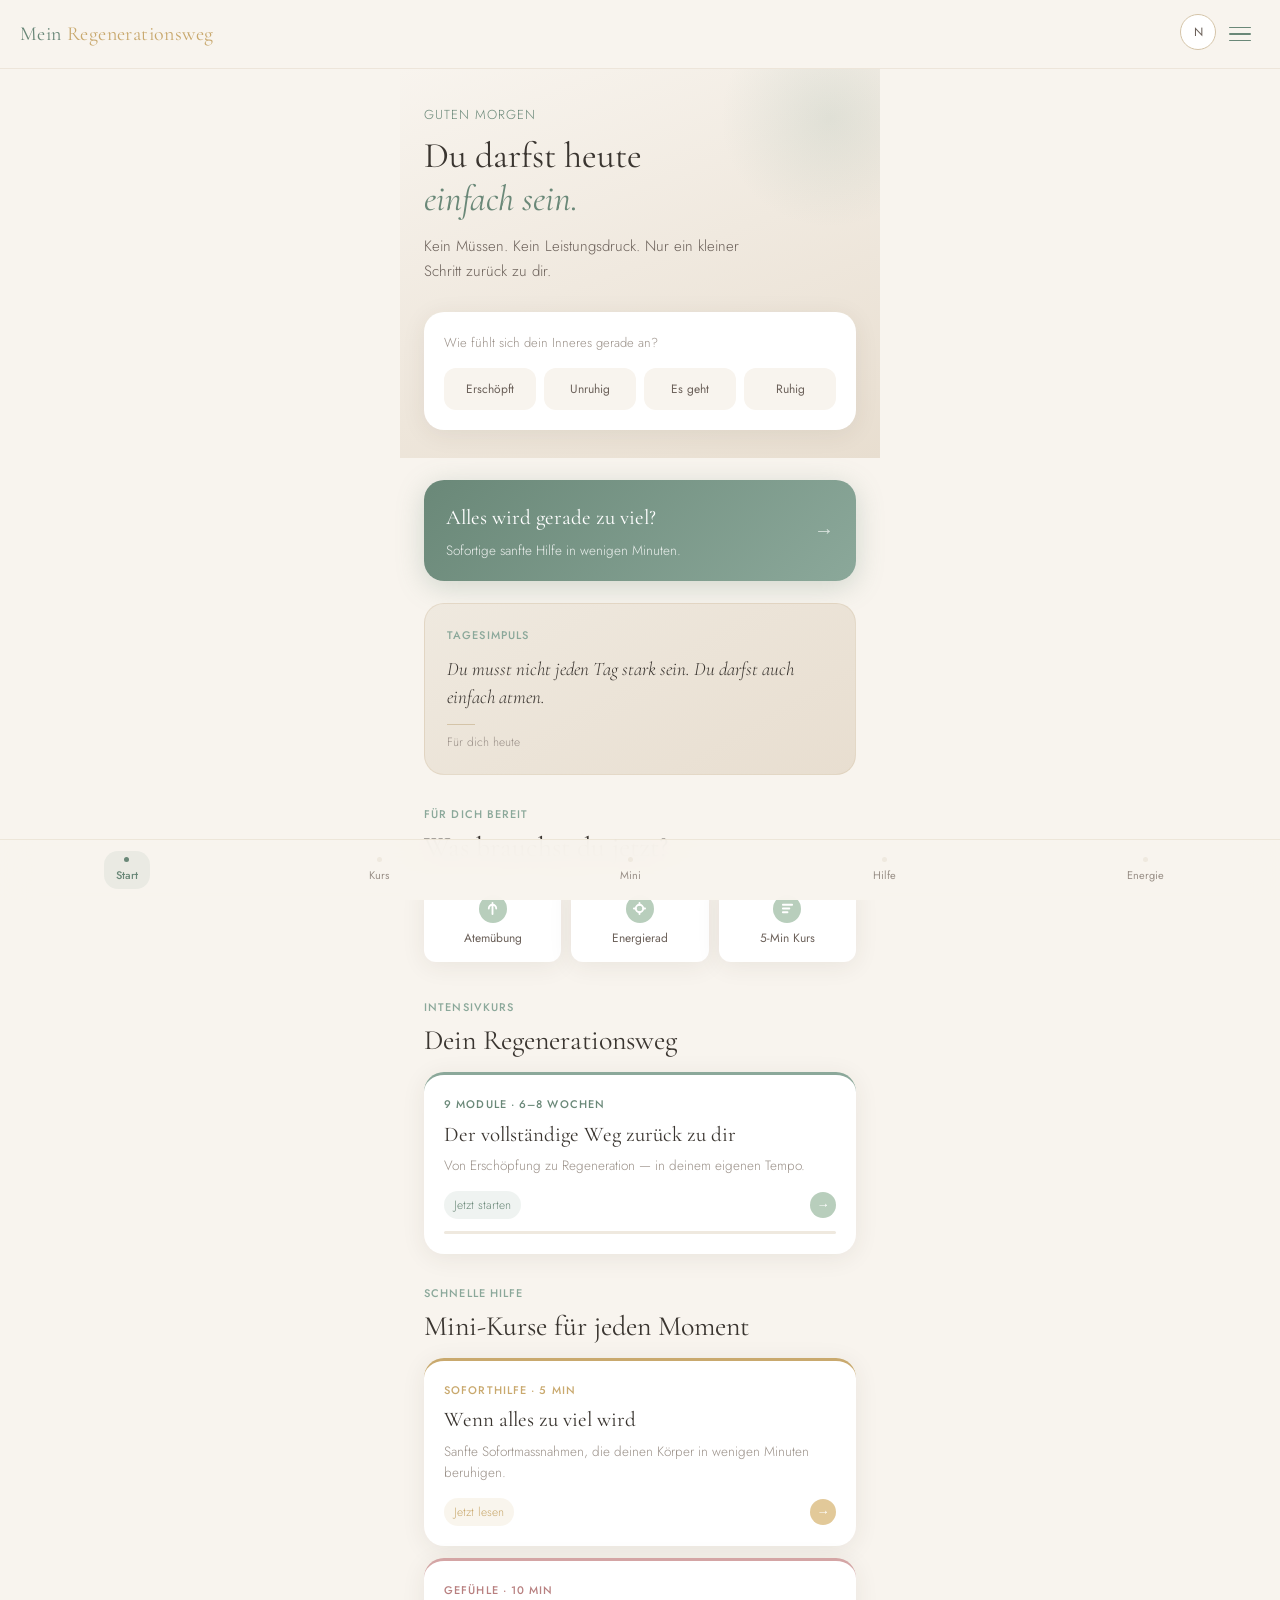
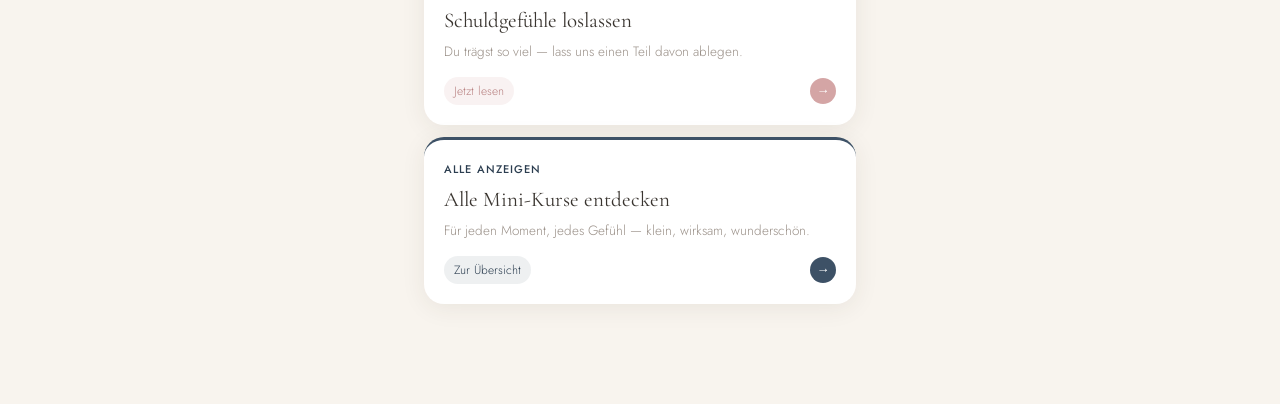
==== commit 087e3b0c: "Add files via upload" ====
--- a/regenerationsweg.html
+++ b/regenerationsweg.html
@@ -4,8 +4,8 @@
 <meta charset="UTF-8">
 <meta name="viewport" content="width=device-width, initial-scale=1.0, maximum-scale=1.0">
 <title>Mein Regenerationsweg</title>
+<link rel="stylesheet" href="fonts.css">
 <style>
-@import url('https://fonts.googleapis.com/css2?family=Cormorant+Garamond:ital,wght@0,300;0,400;1,300;1,400&family=Jost:wght@300;400;500&display=swap');
 :root{--creme:#F8F4EE;--creme-dark:#EFE9DF;--sand:#D4C4A8;--sand-light:#E8DED0;--sage:#8BA89A;--sage-light:#B8CEBC;--sage-dark:#6A8878;--gold:#C9A96E;--gold-light:#E2C999;--rose:#D4A5A5;--rose-dark:#B88080;--nacht:#2C3E50;--nacht-light:#3D5166;--text-dark:#3A3530;--text-mid:#6B6059;--text-light:#9A9088;--white:#FFFFFF;--radius:20px;--radius-sm:12px;--shadow:0 4px 24px rgba(60,50,40,0.08);--shadow-h:0 8px 32px rgba(60,50,40,0.14);--tr:all 0.35s cubic-bezier(0.25,0.46,0.45,0.94)}
 *{box-sizing:border-box;margin:0;padding:0;-webkit-tap-highlight-color:transparent}
 html{scroll-behavior:smooth}
--- a/fonts.css
+++ b/fonts.css
@@ -0,0 +1,12 @@
+/* Lokal eingebundene Schriften (Cormorant Garamond, Jost) – SIL Open Font License 1.1.
+   Keine Verbindung zu Google-Servern. */
+@font-face{font-family:'Cormorant Garamond';font-style:normal;font-weight:300;font-display:swap;src:url(fonts/cormorant-garamond-latin-300-normal.woff2) format('woff2');unicode-range:U+0000-00FF,U+0131,U+0152-0153,U+02BB-02BC,U+02C6,U+02DA,U+02DC,U+0304,U+0308,U+0329,U+2000-206F,U+20AC,U+2122,U+2191,U+2193,U+2212,U+2215,U+FEFF,U+FFFD;}
+@font-face{font-family:'Cormorant Garamond';font-style:normal;font-weight:400;font-display:swap;src:url(fonts/cormorant-garamond-latin-400-normal.woff2) format('woff2');unicode-range:U+0000-00FF,U+0131,U+0152-0153,U+02BB-02BC,U+02C6,U+02DA,U+02DC,U+0304,U+0308,U+0329,U+2000-206F,U+20AC,U+2122,U+2191,U+2193,U+2212,U+2215,U+FEFF,U+FFFD;}
+@font-face{font-family:'Cormorant Garamond';font-style:normal;font-weight:500;font-display:swap;src:url(fonts/cormorant-garamond-latin-500-normal.woff2) format('woff2');unicode-range:U+0000-00FF,U+0131,U+0152-0153,U+02BB-02BC,U+02C6,U+02DA,U+02DC,U+0304,U+0308,U+0329,U+2000-206F,U+20AC,U+2122,U+2191,U+2193,U+2212,U+2215,U+FEFF,U+FFFD;}
+@font-face{font-family:'Cormorant Garamond';font-style:normal;font-weight:600;font-display:swap;src:url(fonts/cormorant-garamond-latin-600-normal.woff2) format('woff2');unicode-range:U+0000-00FF,U+0131,U+0152-0153,U+02BB-02BC,U+02C6,U+02DA,U+02DC,U+0304,U+0308,U+0329,U+2000-206F,U+20AC,U+2122,U+2191,U+2193,U+2212,U+2215,U+FEFF,U+FFFD;}
+@font-face{font-family:'Cormorant Garamond';font-style:italic;font-weight:300;font-display:swap;src:url(fonts/cormorant-garamond-latin-300-italic.woff2) format('woff2');unicode-range:U+0000-00FF,U+0131,U+0152-0153,U+02BB-02BC,U+02C6,U+02DA,U+02DC,U+0304,U+0308,U+0329,U+2000-206F,U+20AC,U+2122,U+2191,U+2193,U+2212,U+2215,U+FEFF,U+FFFD;}
+@font-face{font-family:'Cormorant Garamond';font-style:italic;font-weight:400;font-display:swap;src:url(fonts/cormorant-garamond-latin-400-italic.woff2) format('woff2');unicode-range:U+0000-00FF,U+0131,U+0152-0153,U+02BB-02BC,U+02C6,U+02DA,U+02DC,U+0304,U+0308,U+0329,U+2000-206F,U+20AC,U+2122,U+2191,U+2193,U+2212,U+2215,U+FEFF,U+FFFD;}
+@font-face{font-family:'Cormorant Garamond';font-style:italic;font-weight:500;font-display:swap;src:url(fonts/cormorant-garamond-latin-500-italic.woff2) format('woff2');unicode-range:U+0000-00FF,U+0131,U+0152-0153,U+02BB-02BC,U+02C6,U+02DA,U+02DC,U+0304,U+0308,U+0329,U+2000-206F,U+20AC,U+2122,U+2191,U+2193,U+2212,U+2215,U+FEFF,U+FFFD;}
+@font-face{font-family:'Jost';font-style:normal;font-weight:300;font-display:swap;src:url(fonts/jost-latin-300-normal.woff2) format('woff2');unicode-range:U+0000-00FF,U+0131,U+0152-0153,U+02BB-02BC,U+02C6,U+02DA,U+02DC,U+0304,U+0308,U+0329,U+2000-206F,U+20AC,U+2122,U+2191,U+2193,U+2212,U+2215,U+FEFF,U+FFFD;}
+@font-face{font-family:'Jost';font-style:normal;font-weight:400;font-display:swap;src:url(fonts/jost-latin-400-normal.woff2) format('woff2');unicode-range:U+0000-00FF,U+0131,U+0152-0153,U+02BB-02BC,U+02C6,U+02DA,U+02DC,U+0304,U+0308,U+0329,U+2000-206F,U+20AC,U+2122,U+2191,U+2193,U+2212,U+2215,U+FEFF,U+FFFD;}
+@font-face{font-family:'Jost';font-style:normal;font-weight:500;font-display:swap;src:url(fonts/jost-latin-500-normal.woff2) format('woff2');unicode-range:U+0000-00FF,U+0131,U+0152-0153,U+02BB-02BC,U+02C6,U+02DA,U+02DC,U+0304,U+0308,U+0329,U+2000-206F,U+20AC,U+2122,U+2191,U+2193,U+2212,U+2215,U+FEFF,U+FFFD;}
